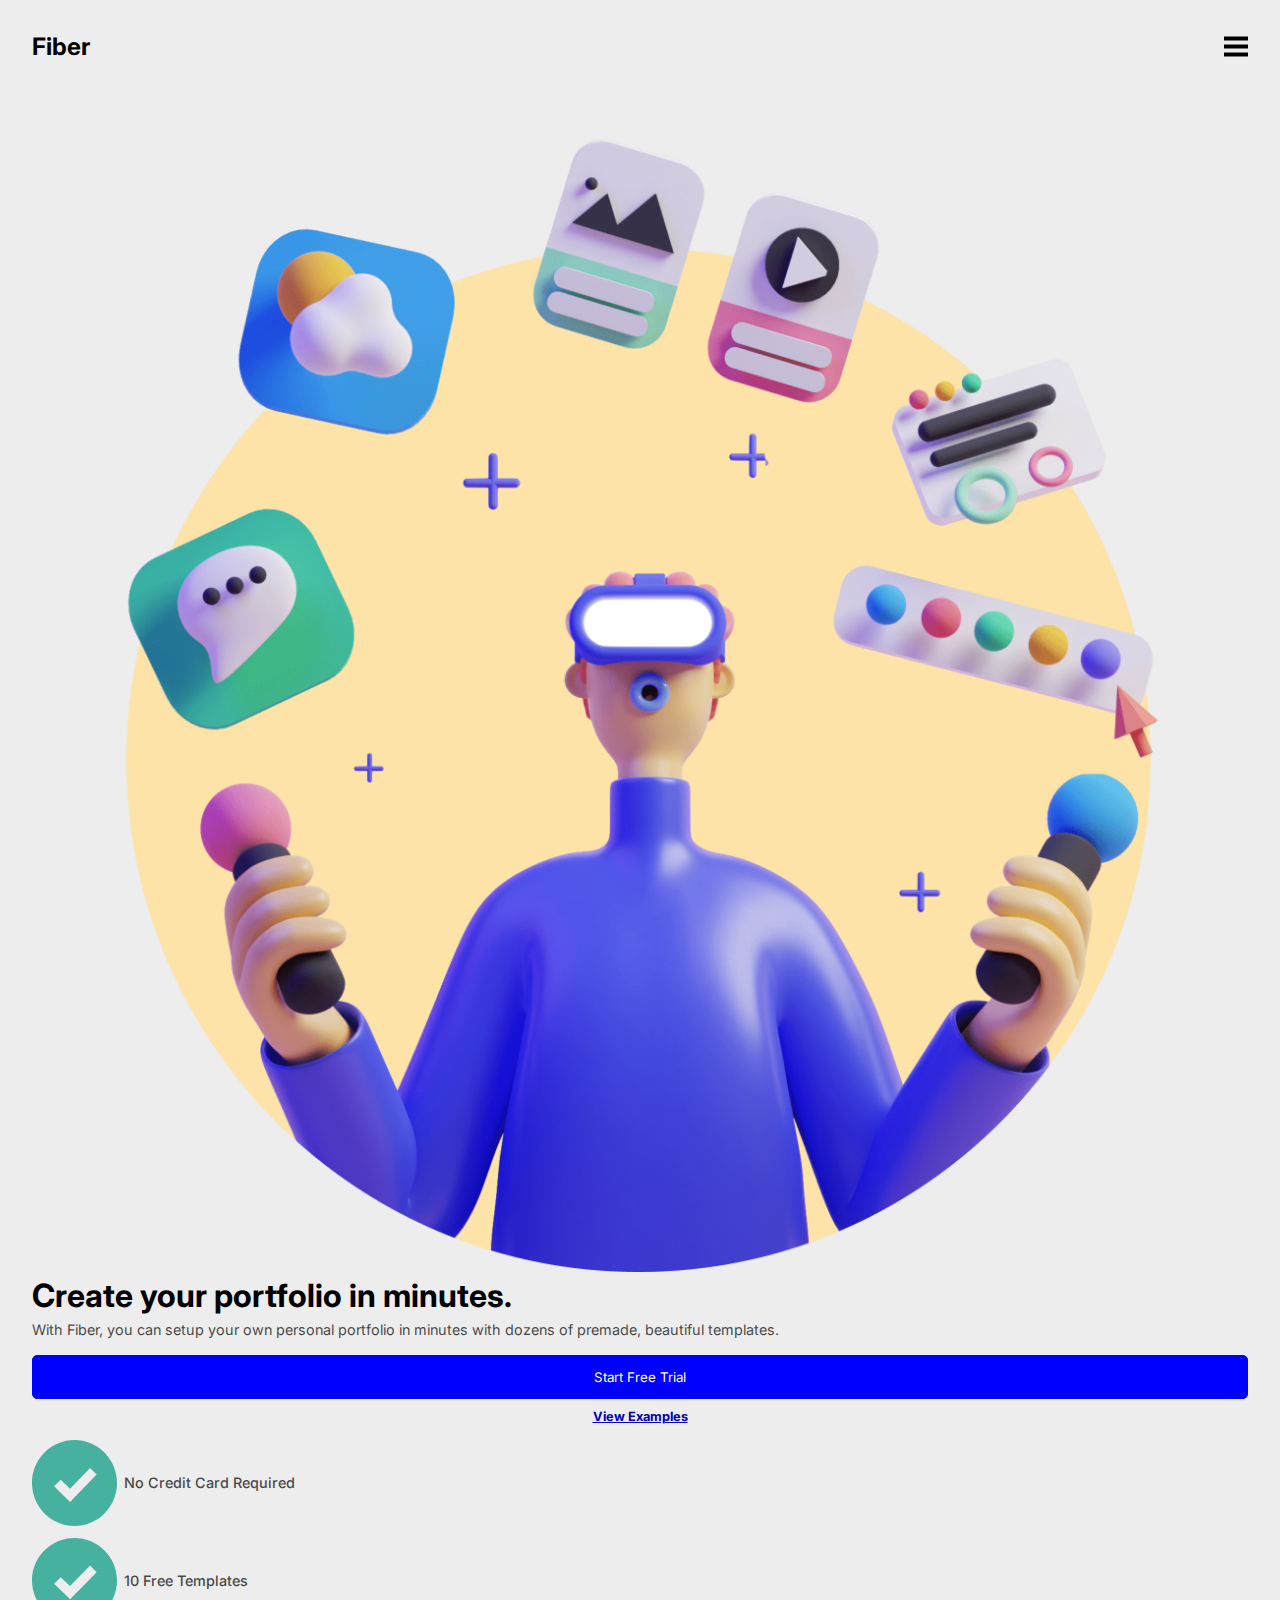
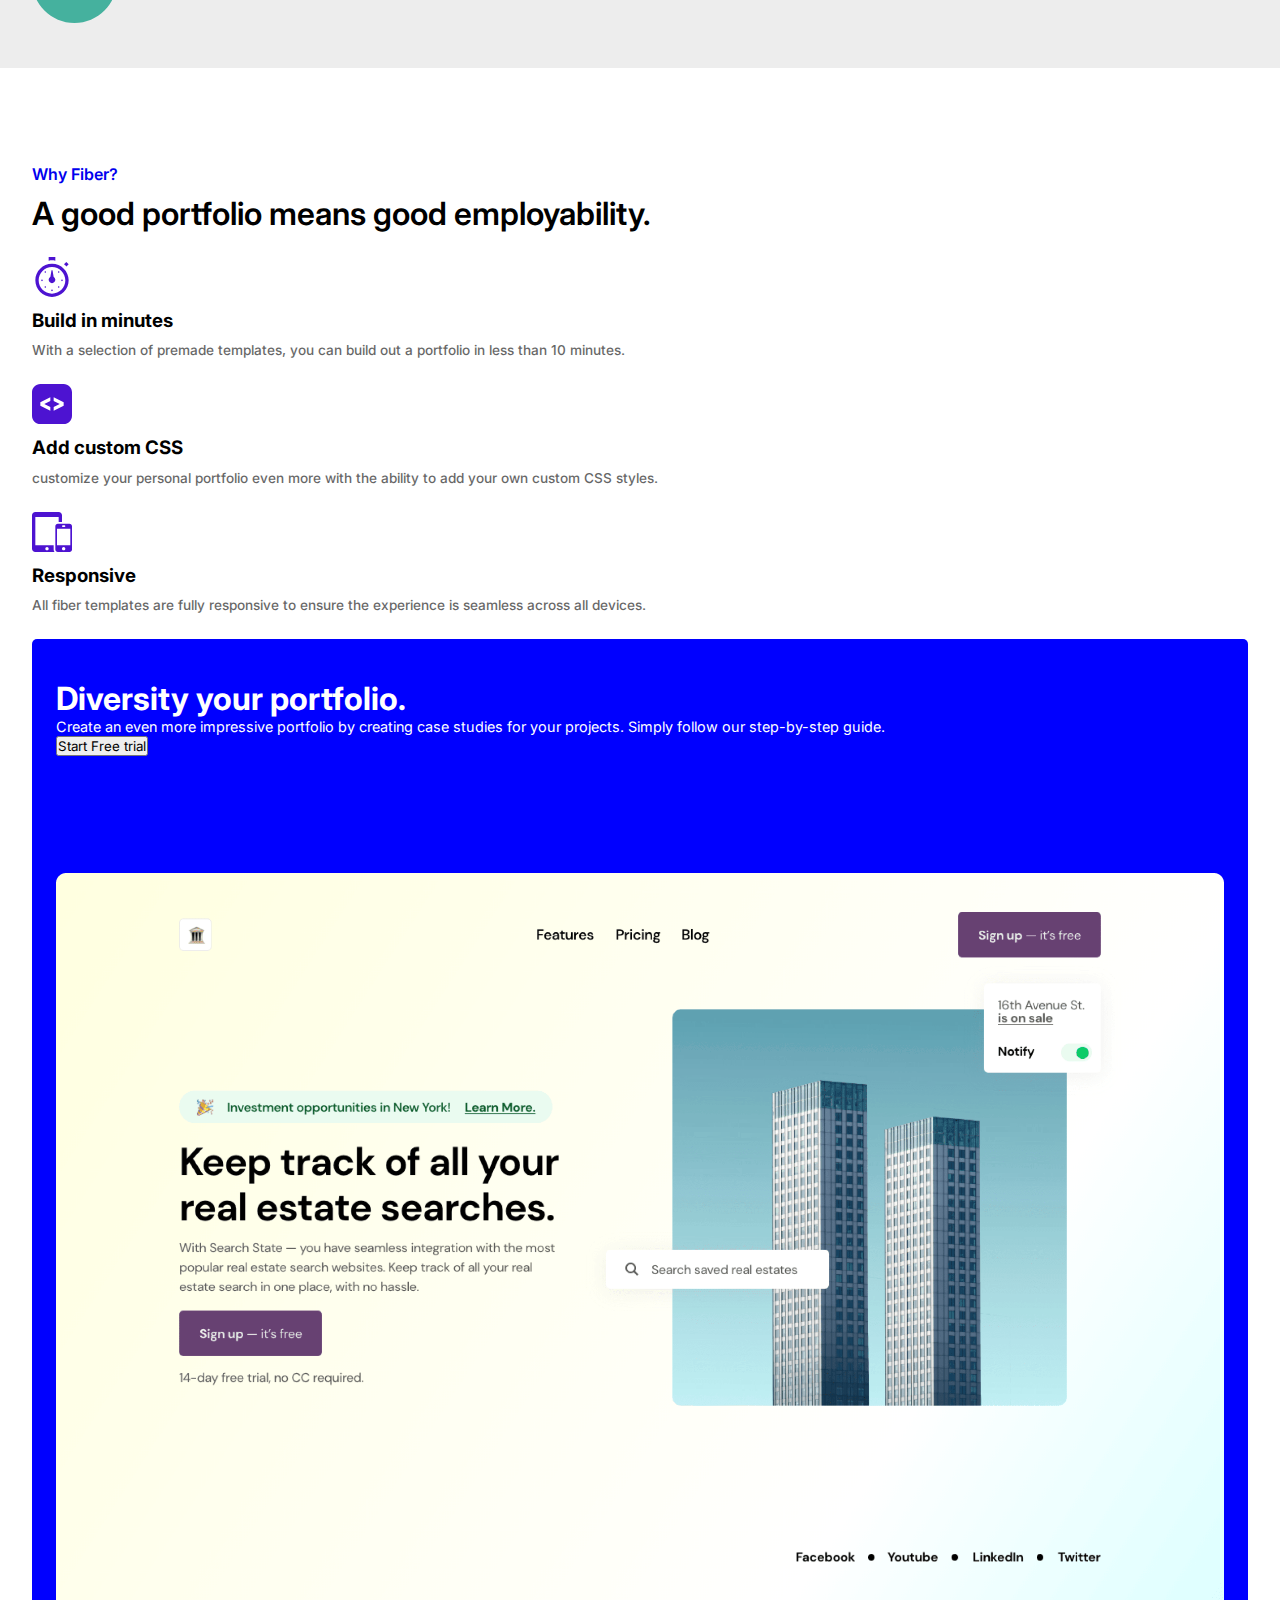
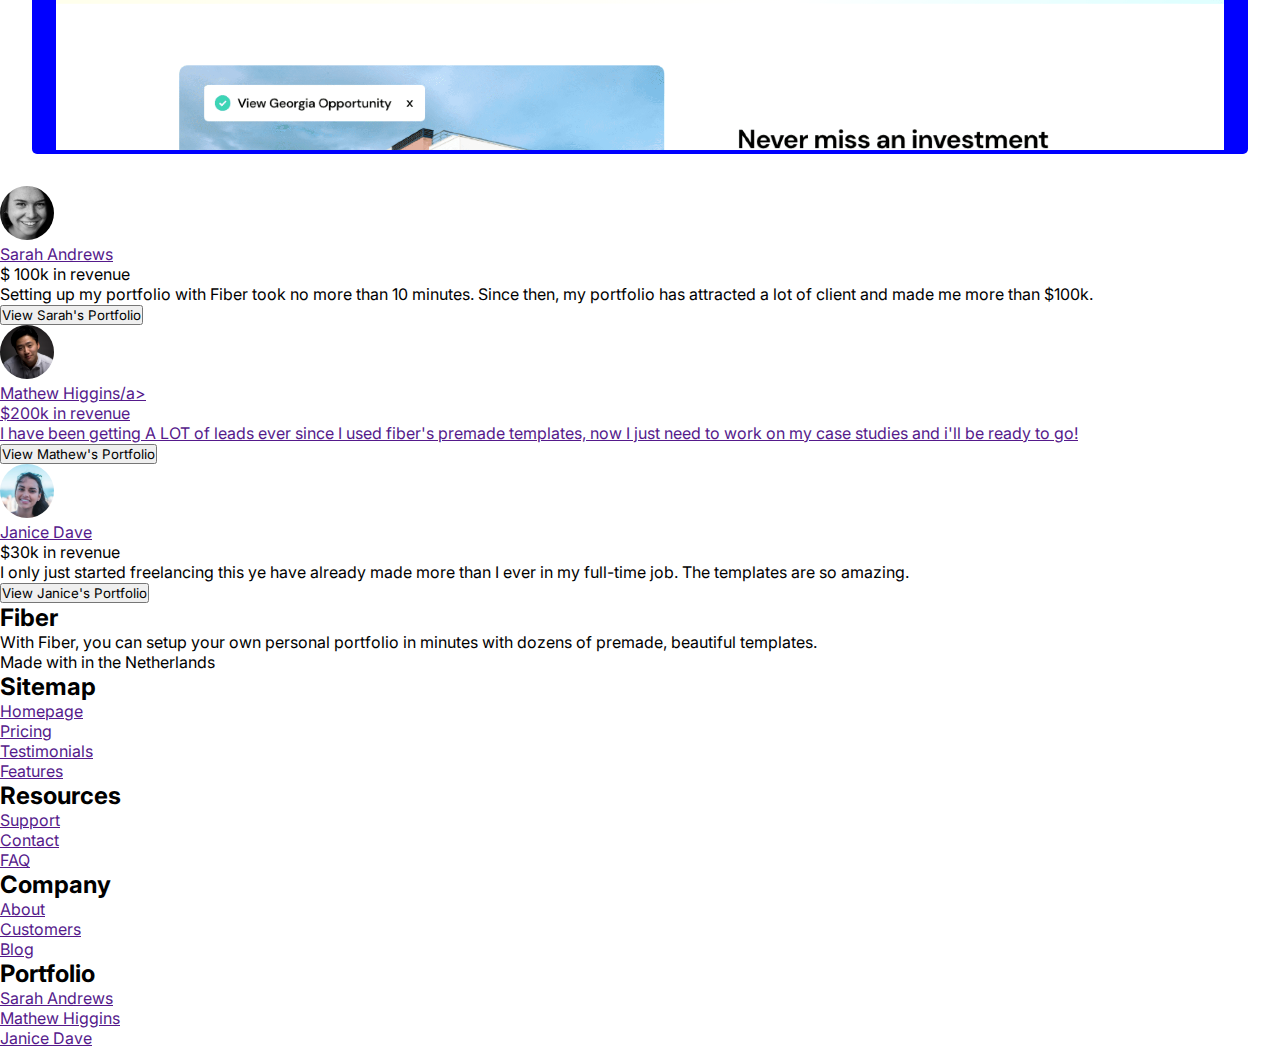
==== index.html @ aa2d5d6b "initial commit" ====
<!DOCTYPE html>
<html lang="en">
<head>
    <meta charset="UTF-8">
    <meta name="viewport" content="width=device-width, initial-scale=1.0">
    <link rel="stylesheet" href="./style/style.css">
    <link rel="preconnect" href="https://fonts.googleapis.com">
    <link rel="preconnect" href="https://fonts.gstatic.com" crossorigin>
    <link href="https://fonts.googleapis.com/css2?family=Inter&display=swap" rel="stylesheet">
    <title>Fiber Home</title>
</head>
<body>
    <header>
        <nav class="navigation">
            <h2>Fiber</h2>
            <ul class="nav-class">
                <a href="/"><li>Community</li></a>
                <a href="/"><li>Pricing</li></a>
                <a href="/"><li>Features</li></a>
            </ul>
            <div class="nav_button">
                <h2><a href="/">Sign</a></h2>
                <a href="SignUp"><button type="button">Sign Up</button></a>
            </div>
            <img src="./Assets/Hamburger Menu.svg" alt="hamburg_menu">
        </nav>

        <div class="hero__main">
            <div class="hero__text">
                <div class="star__main">
                    <img src="./Assets/star.svg" alt="">
                    <p>Rated 4.5/5 (243 reviews)</p>
                </div>
                <h1>Create your portfolio in minutes.</h1>
                <p>With Fiber, you can setup your own personal portfolio in minutes with dozens of premade, beautiful templates.</p>
                <div class="trial__btn">
                    <button type="button">Start Free Trial</button>
                    <a href="/">View Examples</a>
                </div>
                <div class="payment">
                    <div class="card">
                        <img src="./Assets/Checkmark.svg" alt="Checkmark">
                        <p>No Credit Card Required</p>
                    </div>
                    <div class="card">
                        <img src="./Assets/Checkmark.svg" alt="Checkmark">
                        <p>10 Free Templates</p>
                    </div>
                </div>
            </div>
            <div class="hero__image">
                <img src="./Assets/hero-Illustration.png" alt="">
            </div>
        </div>
    </header>

    <section class="first">
        <div class="sect__text">
            <a href="/">Why Fiber?</a>
            <h1>A good portfolio means good employability.</h1>
        </div>
        <div class="fiber__response">
            <div class="time">
                <img src="./Assets/time.svg" alt="clock">
                <div>
                    <h3>Build in minutes</h3>
                    <p>With a selection of premade templates, you can build out a portfolio in less than 10 minutes.</p>
                </div>
            </div>
            <div class="time">
                <img src="./Assets/code.svg" alt="code">
                <div>
                    <h3>Add custom CSS</h3>
                    <p>customize your personal portfolio even more with the ability to add your own custom CSS styles.</p>
                </div>
            </div>
            <div class="time">
                <img src="./Assets/allSizes.svg" alt="screen size">
                <div>
                    <h3>Responsive</h3>
                    <p>All fiber templates are fully responsive to ensure the experience is seamless across all devices.</p>
                </div>
            </div>
        </div>
        <div class="f_section__image">
            <div class="firs__text">
                <h1>Diversity your portfolio.</h1>
                <p>Create an even more impressive portfolio by creating case studies for your projects. Simply follow our step-by-step guide.</p>
                <button type="submit">Start Free trial</button>
            </div>
            <div class="sectoin__imgg">
                <img src="./Assets/Page Image.png" alt="page__image">
            </div>
        </div>
    </section>
    <section class="second">
        <div class="sara__feed">
            <div class="sara__profile">
                <img src="./Assets/User Avatar.svg" alt="">
                <div class="sara">
                    <a href="">Sarah Andrews</a>
                    <p>$ 100k in revenue</p>
                </div>
            </div>
            <p>Setting up my portfolio with Fiber took no more than 10 minutes. Since then, my portfolio has attracted a lot of client and made me more than $100k.</p>
            <div>
                <a href="/"><button>View Sarah's Portfolio</button></a>
            </div>
        </div>
        <div class="mathew__feed">
            <div class="mathew__profile">
                <img src="./Assets/User Avatar 2.svg" alt="">
                <div class="mathew">
                    <a href="">Mathew Higgins/a>
                    <p>$200k in revenue</p>
                </div>
            </div>
            <p>I have been getting A LOT of leads ever since I used fiber's premade templates, now I just need to work on my case studies and i'll be ready to go!</p>
            <div>
                <a href="/"><button>View Mathew's Portfolio</button></a>
            </div>
        </div>
        <div class="janice__feed">
            <div class="janice__profile">
                <img src="./Assets/User Avatar 32.svg" alt="">
                <div class="janice">
                    <a href="">Janice Dave</a>
                    <p>$30k in revenue</p>
                </div>
            </div>
            <p>I only just started freelancing this ye have already made more than I ever in my full-time job. The templates are so amazing.</p>
            <div>
                <a href="/"><button>View Janice's Portfolio</button></a>
            </div>
        </div>
    </section>
    <footer>
        <div class="about__fiber">
            <h2>Fiber</h2>
            <p>With Fiber, you can setup your own personal portfolio in minutes with dozens of premade, beautiful templates.</p>
            <p>Made with in the Netherlands</p>
        </div>
        <div class="footer_nav">
            <div class="site">
                <h2>Sitemap</h2>
                <ul class="site_content">
                    <a href=""><li>Homepage</li></a>
                    <a href=""><li>Pricing</li></a>
                    <a href=""><li>Testimonials</li></a>
                    <a href=""><li>Features</li></a>
                </ul>
            </div>
             <div class="resources">
                <h2>Resources</h2>
                <ul class="r_content">
                    <a href=""><li>Support</li></a>
                    <a href=""><li>Contact</li></a>
                    <a href=""><li>FAQ</li></a>
                </ul>
            </div>
             <div class="Company">
                <h2>Company</h2>
                <ul class="cmp_content">
                    <a href=""><li>About</li></a>
                    <a href=""><li>Customers</li></a>
                    <a href=""><li>Blog</li></a>
                </ul>
            </div>
             <div class="portfolio">
                <h2>Portfolio</h2>
                <ul class="p_content">
                    <a href=""><li>Sarah Andrews</li></a>
                    <a href=""><li>Mathew Higgins</li></a>
                    <a href=""><li>Janice Dave</li></a>
                </ul>
            </div>
        </div>
    </footer>
</body>
</html>
---- style/style.css ----
* {
    margin: 0;
    padding: 0;
    box-sizing: border-box;
    /* overflow-x: hidden; */
    font-family: 'Inter', sans-serif;
}
header {
    background-color: rgba(231, 231, 231, 0.767);
    padding: 2em 2em;
}
.hero__main {
    display: flex;
    flex-direction: column-reverse;
}
.star__main {
    display: none;
}
.hero__text h1 {
    margin-bottom: 0.2em;
}
.hero__text p {
    line-height: 1.2;
    opacity: 0.7;
    font-size: 0.9rem;
}
.trial__btn {
    margin-top: 1em;
    display: flex;
    flex-direction: column;
    margin-bottom: 1em;
    gap: 10px;
    align-items: center;
}
.trial__btn button {
    padding: 1em;
    width: 100%;
    background-color: blue;
    color: white;
    border-radius: 5px;
    border: 1px solid blue;
}
.trial__btn a {
    color: rgb(0, 0, 180);
    font-size: 0.8rem;
    font-weight: 700;
    /* text-decoration: underline; */
}
.card {
    font-size: 0.8rem;
    font-weight: 500;
    align-items: center;
    display: flex;
    gap: 7px;
    margin: 1em 0;
}
.card img {
    width: 7%;
}
.hero__image {
    width: 100%;
}
.hero__image img {
    width: 100%;
}
.navigation {
    display: flex;
    justify-content: space-between;
    /* padding: 2em 1em 0; */
}
.nav-class, .nav_button {
    display: none;
}
.first {
    margin-top: 5%;
    padding: 2em;
}
.sect__text a {
    text-decoration: none;
    font-size: 1rem;
    font-weight: 600;
}
.sect__text h1 {
    margin: 0.3em 0;
    font-weight: 600;
}
.fiber__response {
    margin: 1em 0;
}
.fiber__response p {
    font-size: 0.85rem;
    line-height: 1.5;
    margin-top: .6em;
    opacity: 0.6;
    font-weight: 500;
}
.time {
    display: block;
    gap: 8px;
    margin: 1.5em 0;
}
.time img {
    margin-bottom: .5em;
}
.f_section__image {
    width: 100%;
    position: relative;
    background-color: blue;
    border-radius: 5px;
    color: white;
    padding: 2.5em 1.5em 0;
    margin: 0;
    width: 100%;
}
.firs__text {
    margin-bottom: 10%;
}
.firs__text p {
    font-size: .9rem;
}
.sectoin__imgg {
    /* width: 40%; */
}
.sectoin__imgg img {
    width: 100%;
}
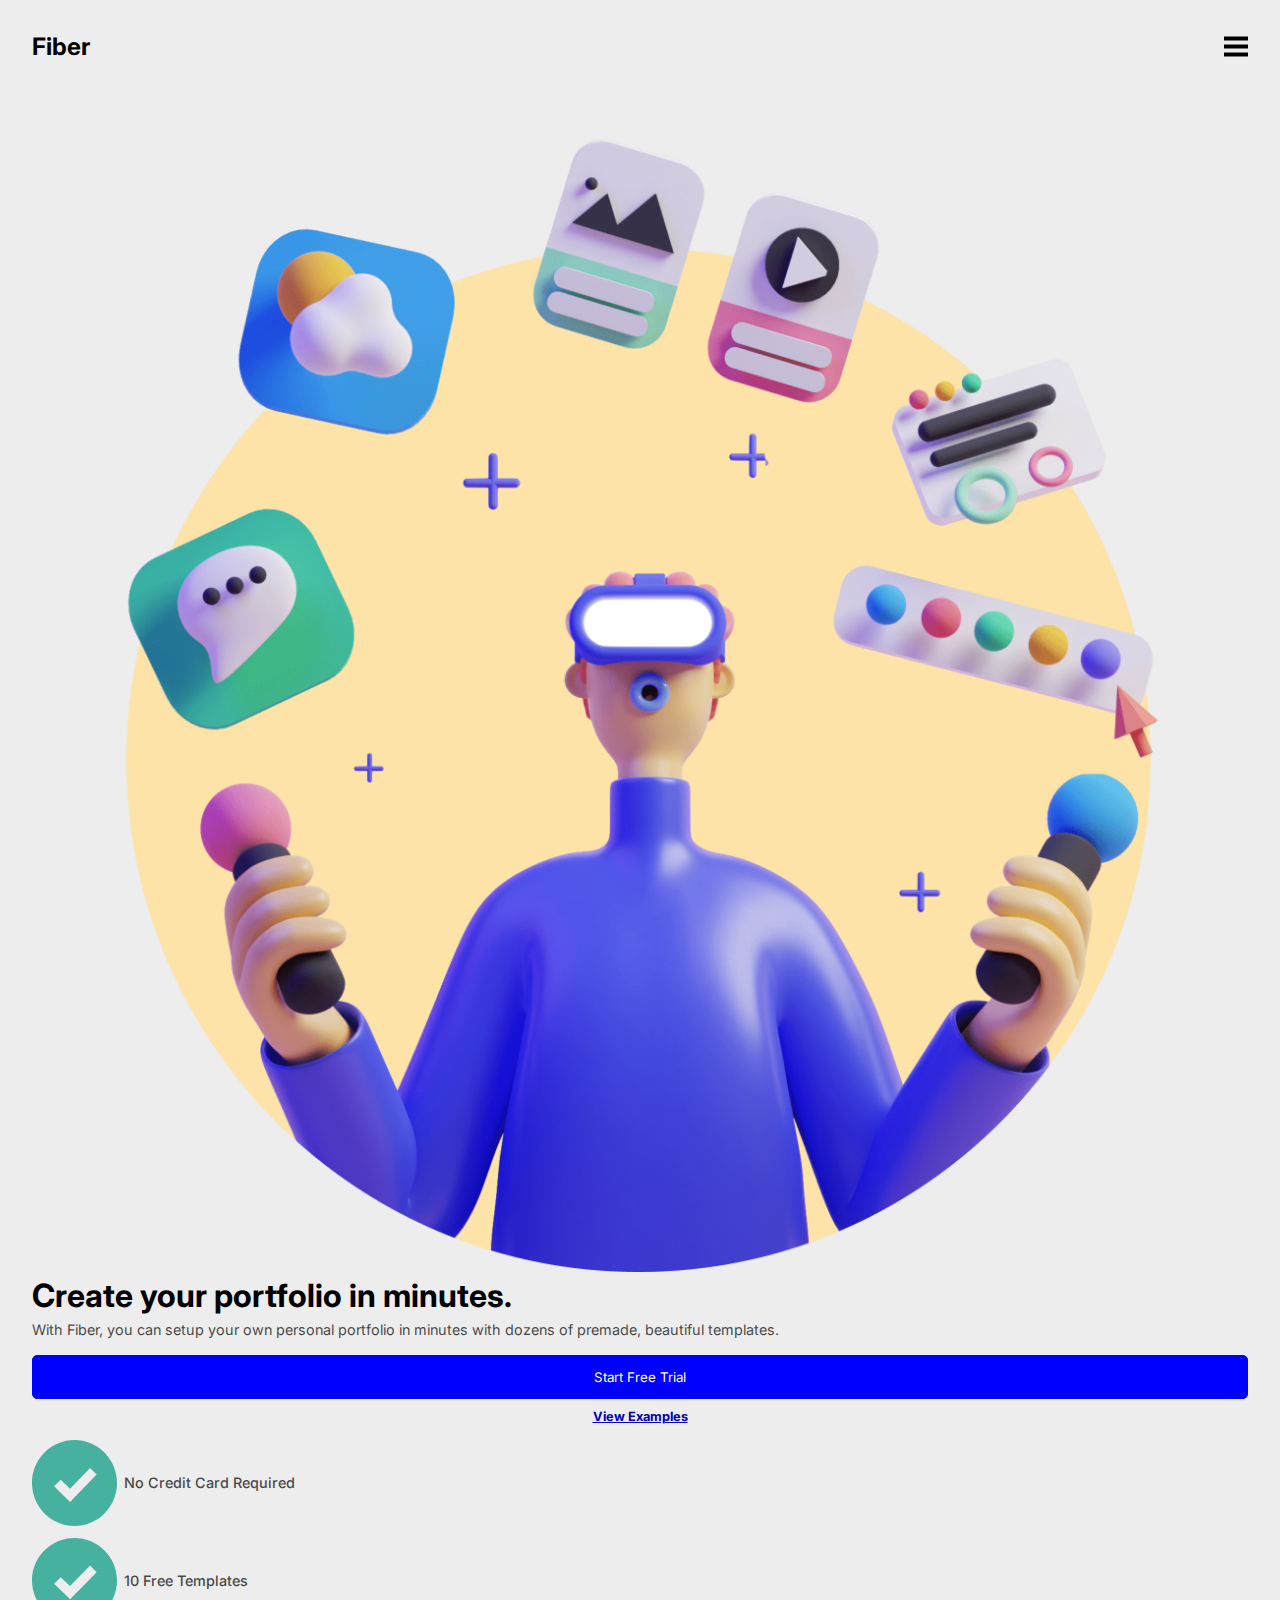
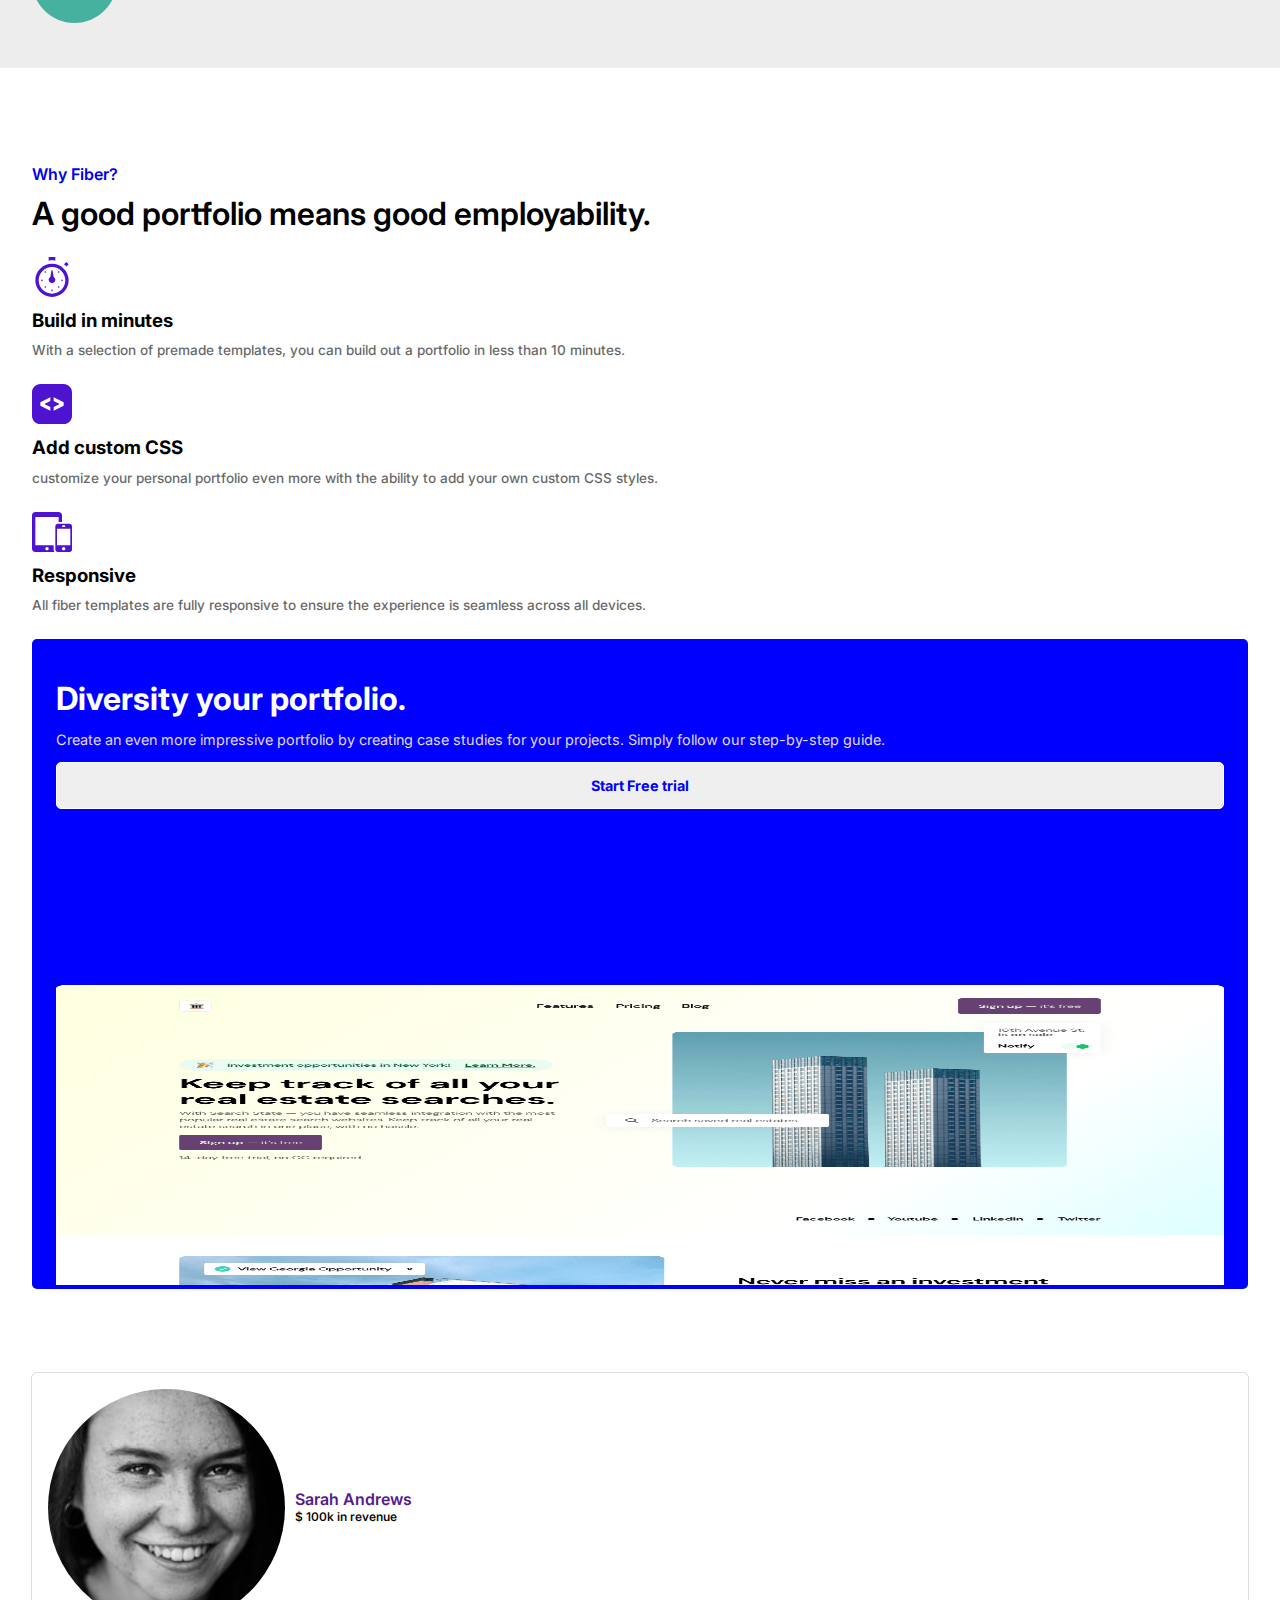
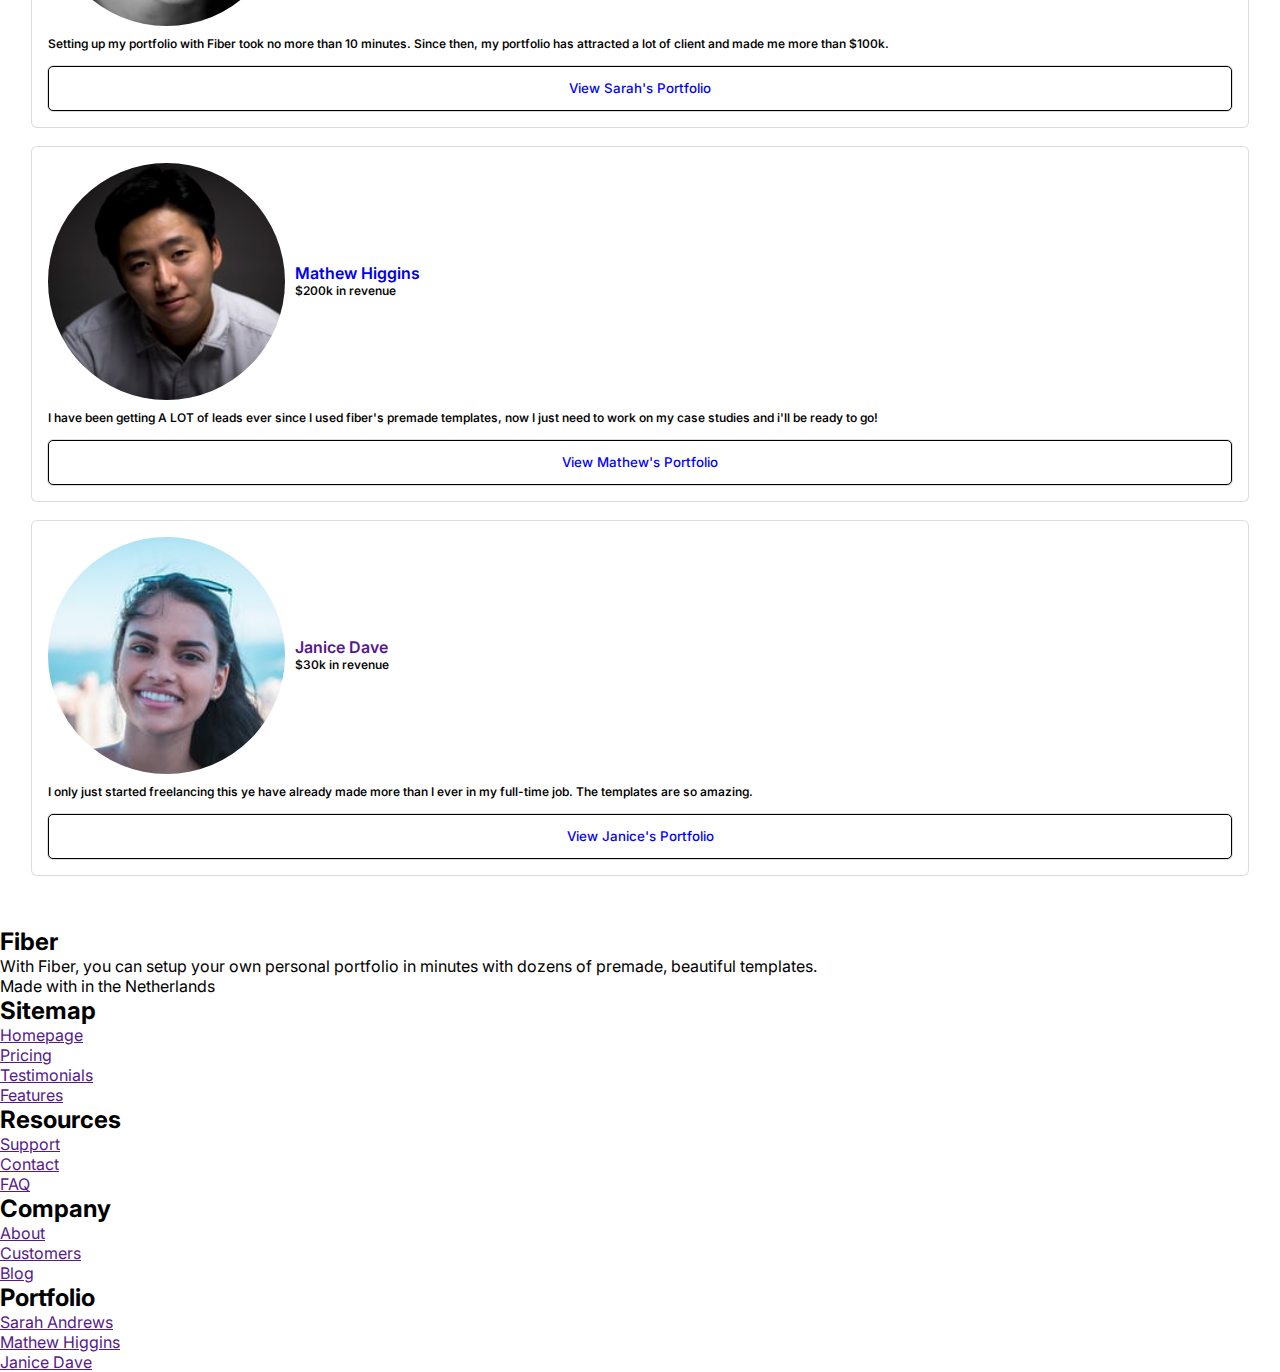
==== commit 7350c206: "initial commit" ====
--- a/index.html
+++ b/index.html
@@ -104,24 +104,25 @@
             </div>
             <p>Setting up my portfolio with Fiber took no more than 10 minutes. Since then, my portfolio has attracted a lot of client and made me more than $100k.</p>
             <div>
-                <a href="/"><button>View Sarah's Portfolio</button></a>
+                <a href="/" class="btn"><button>View Sarah's Portfolio</button></a>
             </div>
         </div>
-        <div class="mathew__feed">
-            <div class="mathew__profile">
+        <div class="sara__feed">
+            <div class="sara__profile">
                 <img src="./Assets/User Avatar 2.svg" alt="">
-                <div class="mathew">
-                    <a href="">Mathew Higgins/a>
+                <div>
+                    <a href="/">Mathew Higgins</a>
                     <p>$200k in revenue</p>
                 </div>
             </div>
             <p>I have been getting A LOT of leads ever since I used fiber's premade templates, now I just need to work on my case studies and i'll be ready to go!</p>
             <div>
-                <a href="/"><button>View Mathew's Portfolio</button></a>
+                <a href="/" class="btn"><button>View Mathew's Portfolio</button></a>
             </div>
         </div>
-        <div class="janice__feed">
-            <div class="janice__profile">
+        </div>
+        <div class="sara__feed">
+            <div class="sara__profile">
                 <img src="./Assets/User Avatar 32.svg" alt="">
                 <div class="janice">
                     <a href="">Janice Dave</a>
@@ -130,7 +131,7 @@
             </div>
             <p>I only just started freelancing this ye have already made more than I ever in my full-time job. The templates are so amazing.</p>
             <div>
-                <a href="/"><button>View Janice's Portfolio</button></a>
+                <a href="/" class="btn"><button>View Janice's Portfolio</button></a>
             </div>
         </div>
     </section>
--- a/style/style.css
+++ b/style/style.css
@@ -117,10 +117,71 @@
 }
 .firs__text p {
     font-size: .9rem;
+    line-height: 1.4;
+    margin: .8em 0;
+    color: antiquewhite;
+    opacity: 0.9;
+}
+.firs__text button {
+    width: 100%;
+    padding: 1em;
+    color: blue;
+    font-weight: 700;
+    font-size: .9rem;
+    border-radius: 5px;
+    border: 1px solid white;
+    margin-bottom: 5%;
 }
 .sectoin__imgg {
-    /* width: 40%; */
+    width: 100%;
+    margin: 0;
 }
 .sectoin__imgg img {
     width: 100%;
+    height: 300px;
+    margin: 0;
 }
+.second {
+    /* border: 1px solid #000; */
+    padding: 2em;
+}
+.second p {
+    /* border: 1px solid gold; */
+    font-size: 0.75rem;
+    font-weight: 550;
+    line-height: 1.4;
+}
+.sara__feed {
+    /* border: 1px solid red; */
+    margin: 1.3em 0;
+    background-color: white;
+    padding: 1em;
+    border-radius: 5px;
+    box-shadow: rgba(0, 0, 0, 0.02) 0px 1px 3px 0px, rgba(27, 31, 35, 0.15) 0px 0px 0px 1px;
+}
+.sara__profile {
+    display: flex;
+    align-items: center;
+    gap: 10px;
+    margin-bottom: .6em;
+}
+.sara__profile a {
+    text-decoration: none;
+    font-weight: 600;
+    margin-bottom: 2em;
+}
+.sara__profile img {
+    width: 20%;
+}
+.btn button {
+    border: 1px solid black;
+    color: blue;
+    background-color: white;
+    margin-top: 1em;
+    width: 100%;
+    padding: 1em;
+    border-radius: 5px;
+    outline: none;
+    font-weight: 500;
+    box-shadow: rgba(0, 0, 0, 0.02) 0px 1px 3px 0px, rgba(27, 31, 35, 0.15) 0px 0px 0px 1px;
+} 